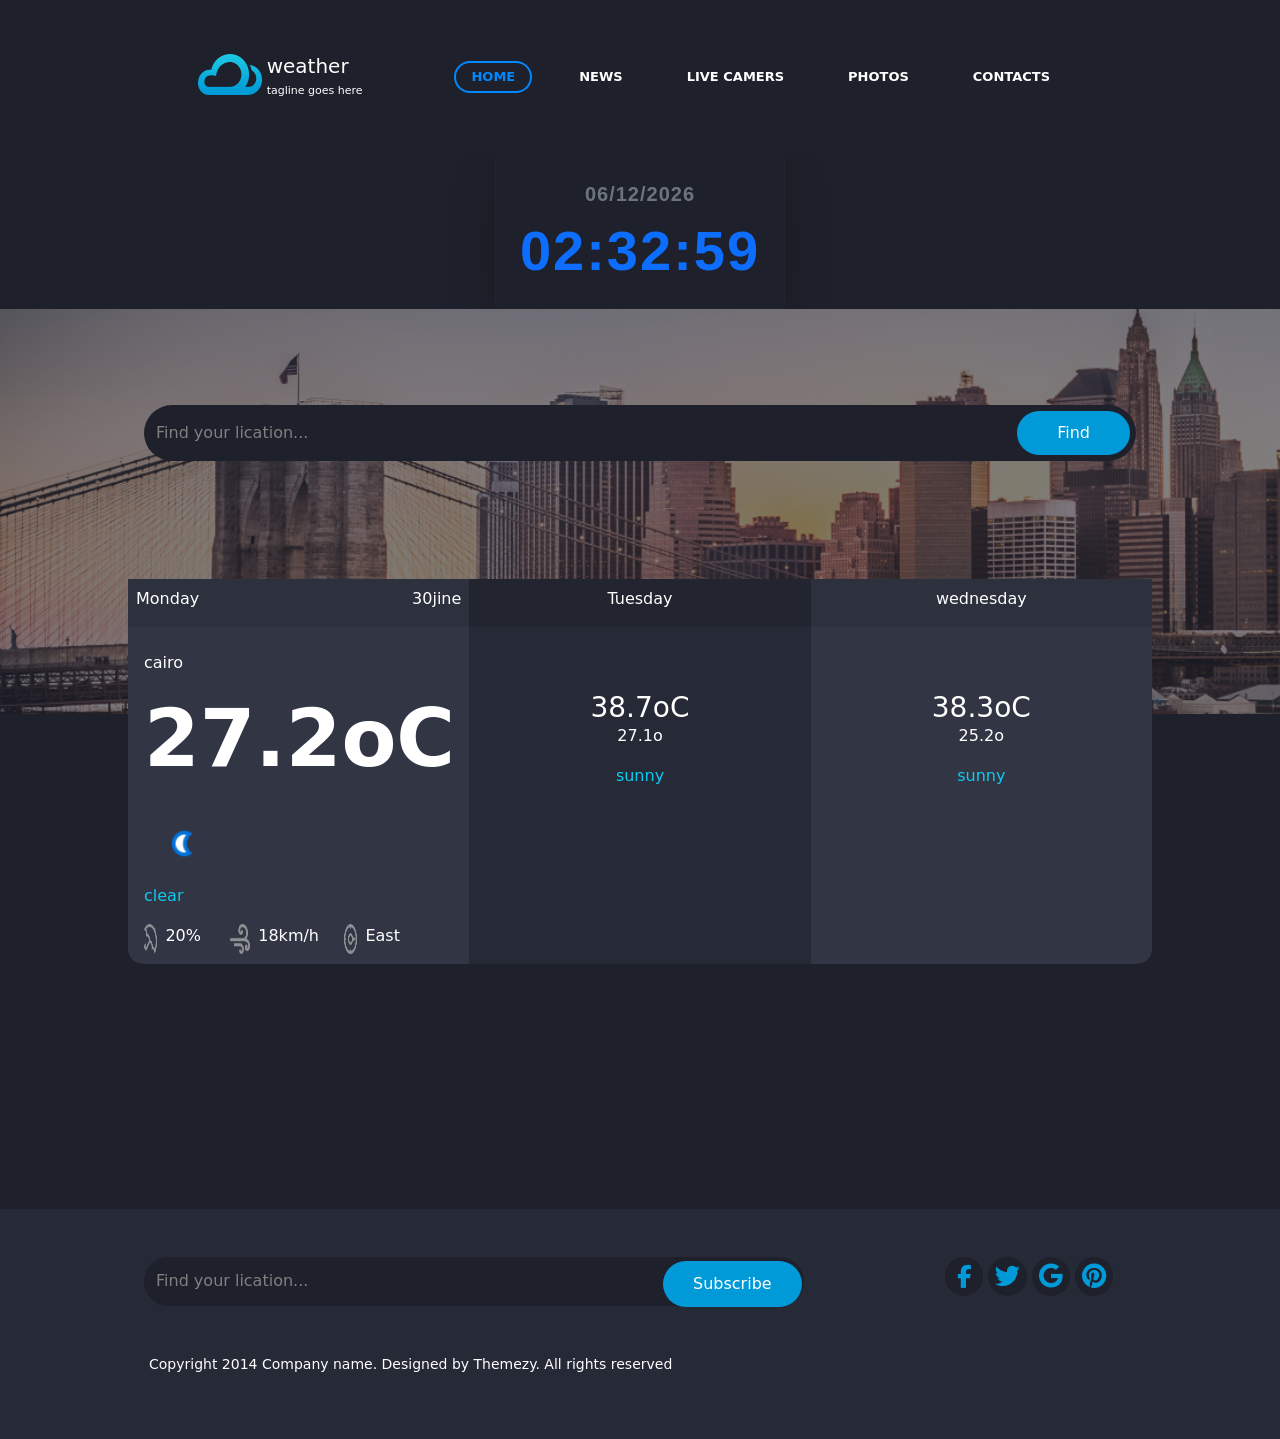
==== index.html @ 6c04b7cd "first commit" ====
<!DOCTYPE html>
<html lang="en">

<head>
  <meta charset="UTF-8">
  <meta name="viewport" content="width=device-width, initial-scale=1.0">
  <title>weather</title>
  <link rel="stylesheet" href="./css/all.min.css">
  <link rel="preconnect" href="https://fonts.googleapis.com">
  <link rel="preconnect" href="https://fonts.gstatic.com" crossorigin>
  <link rel="stylesheet" href="./css/bootstrap.min.css">
  <link rel="stylesheet" href="./css/main.css">
<link rel="icon" href="./weather.ico" />
</head>

<body>

  <!-- navbar -->


  <nav class="navbar navbar-expand-lg  fw-semibold bg-dark pt-2 pb-2 mynav  start-0 end-0 z-1">
    <div class="container px-5 py-4">

      <div class="logo d-flex flex-wrap justify-content-start pt-3   ">
        <a class="navbar-brand   fs-3 logo d-flex flex-wrap justify-content-start  " href="#"><img class=""
            src="./images/logo@2x.png" alt=""></a>
            
        <div class="content text-white ">
          <h6 class=" h5">weather</h6>
          <p class=" lead ">tagline goes here</p>
        </div>
      </div>
               <button class="navbar-toggler " type="button" data-bs-toggle="collapse" data-bs-target="#navbarSupportedContent"
        aria-controls="navbarSupportedContent" aria-expanded="false" aria-label="Toggle navigation">
        <span class="navbar-toggler-icon "></span>
         </button>

      <div class="collapse navbar-collapse " id="navbarSupportedContent">

        <ul class="navbar-nav ms-auto mb-2 mb-lg-0 text-uppercase ">

          <li class="nav-item active ">
            <a class="nav-link active " href="">home</a>
          </li>
          <li class="nav-item ">
            <a class="nav-link " href="">News</a>
          </li>
          <li class="nav-item ">
            <a class="nav-link " href="">Live camers</a>
          </li>
          <li class="nav-item ">
            <a class="nav-link " href="">Photos</a>
          </li>
          <li class="nav-item ">
            <a class="nav-link " href="./contact.html">contacts</a>
          </li>

        </ul>

      </div>
    </div>
  </nav>

  <!-- clock section -->

<div id="clock-container" class="d-flex justify-content-center align-items-center text-center ">
  <div class="clock-box border border-dark rounded p-4 bg-white shadow-lg">
    <div id="date" class="date fs-5 fw-semibold text-secondary mb-2"></div>
    <div id="clock" class="time display-4 fw-bold text-primary"></div>
  </div>
</div>


  <!--home section -->
  <section class="home">
    <div class=" px-5 pt-5 backGround">
      <div class="px-5 mx-5 pt-5">
        <input type="search" class="form-control py-3  search" name="search" id="search" aria-describedby="helpId"
          placeholder="Find your lication..." />
        <button class=" btn-info find" id="find">Find</button>
      </div>

    </div>
    <div class="content text-white row g-0">
      <div class="col-md-4">
        <div class="info ">
          <div class="day d-flex flex-wrap justify-content-between  pt-2  title ">
            <p id="today" class="ps-2">Monday</p>
            <p class="pe-2">30jine</p>
          </div>
          <div class="ps-3">
            <p class="pt-4">cairo</p>
            <h6 id="deg" class="display-1 fw-bold">27.2oC</h6>
            <img class="pt-2 w-25" id="image" src="./images/113.png" alt="">
            <p class="text-info">clear</p>
            <div class="d-flex flex-wrap justify-content-start">
              <div class="d-flex flex-wrap justify-content-start">
                <img class="w-25 h-75 pe-2 " src="./images/icon-umberella@2x.png" alt="">
                <p>20%</p>
              </div>
              <div class="d-flex flex-wrap justify-content-start">
                <img class="w-25 h-75 pe-2 " src="./images/icon-wind@2x.png" alt="">
                <p>18km/h</p>
              </div>
              <div class="d-flex flex-wrap justify-content-start">
                <img class="w-25 h-75 pe-2 " src="./images/icon-compass@2x.png" alt="">
                <p>East</p>
              </div>
            </div>
          </div>
        </div>
      </div>
      <div class="col-md-4">
        <div class="info middle">
          <div class="text-center  pt-2 title">
            <p id="second" class="pb-3">Tuesday</p>
          </div>
          <div class="text-center">
            <img id="secondImage" class="py-4 " src="" alt="">
            <p class="py-0 my-0 h3">38.7oC</p>
            <p id="secondTemp" class="py-0 my-0">27.1o</p>
            <p class="pt-3 text-info">sunny</p>
          </div>
        </div>
      </div>
      <div class="col-md-4">
        <div class="info">
          <div class="text-center px-2 pt-2 title">
            <p id="third" class="pb-3">wednesday</p>
          </div>
          <div class="text-center">
            <img id="thirdImage" class="py-4" src="" alt="">
            <p class="py-0 my-0 h3">38.3oC</p>
            <p id="thirdTemp" class="py-0 my-0">25.2o</p>
            <p class="pt-3 text-info">sunny</p>
          </div>
        </div>
      </div>
    </div>

  </section>

  <section class="subscribe px-5 py-5">
    <div class="container mx-5 px-5">
      <div class="row">
      <div class="col-md-9">
        <div>
          <input type="search" class="form-control py-3  search" name="search" id="search" aria-describedby="helpId"
            placeholder="Find your lication..." />
          <button class=" btn-info find">Subscribe</button>
        </div>

      </div>
      <div class="col-md-3">
        <i class="fa-brands fa-facebook-f  facebook"></i>
        <i class="fa-brands fa-twitter"></i>
        <i class="fa-brands fa-google"></i>
        <i class="fa-brands fa-pinterest"></i>
      </div>
    </div>
    <div>
      <p class="text-white pt-5">Copyright 2014 Company name. Designed by Themezy. All rights reserved</p>
    </div>
    </div>
  </section>




  <script src="./js/bootstrap.bundle.min.js"></script>
  <script src="./js/main.js"></script>
</body>

</html>
---- css/main.css ----
li {
    color: inherit;
}

a {
    color: initial;
}

.navbar {
    padding: 30px 150px !important;
    background-color: rgb(30, 32, 43) !important;
}


.logo {
    margin: 0;
    padding: 0 !important;
    cursor: pointer;
}

.logo a {
    width: 30%;
    padding-right: 5px !important;
}

.logo a img {
    width: 100%;
    height: 90%;
}

.logo div p {
    padding: 0 !important;
    margin: 0 !important;
    font-size: 11px;
}

.logo div h6 {
    padding: 0 0 5px 0 !important;
    margin: 0 !important;

}

li {
    margin-inline: 15px !important;

}

li a {
    border: 2px solid transparent !important;

    color: white !important;
    border-radius: 20px !important;

    padding: 4px 15px !important;
    font-size: 13px !important;
}

.navbar-collapse li a:hover,
a.active {
    border: 2px solid rgb(0, 136, 255) !important;
    color: rgb(0, 136, 255) !important;

}

section.home {
    background-color: rgb(30, 32, 43);
    min-height: 100vh;
    position: relative;
}


div.backGround {
    background-image: url(../images/banner.png);
    background-size: cover;
    min-height: 45vh;
    position: relative;

}

section.home input.search {
    background-color: rgb(30, 32, 43);
    border: 0;
    border-radius: 30px;
    color: gray;
    box-shadow: none;
}

section.home button.find {
    padding: 10px 40px;
    border: 0;
    border-radius: 30px;
    position: absolute;
    top: 102px;
    right: 150px;
    background-color: rgb(0, 154, 216);
    color: white;
}

section.home .content {
    width: 80%;
    margin-inline: auto;
    border-radius: 15px;
    background-color: rgb(50, 53, 68);
    position: absolute;
    top: 30%;
    left: 10%;

}

section.home .content .info .title {
    background-color: rgb(45, 48, 61);
    width: 100%;


    /* border-top-left-radius: 15px;
    border-top-right-radius: 15px; */
}

section.home .content .middle {
    background-color: rgb(38, 41, 54);
    height: 100%;
}

section.home .content .middle .title {
    background-color: rgb(34, 37, 48);
}


section.subscribe {
    background-color: rgb(38, 41, 54);
}

section.subscribe .row {
    position: relative;
}

section.subscribe input {
    background-color: rgb(30, 32, 43);
    border: 0;
    border-radius: 30px;
    color: gray;
    box-shadow: none;
    width: 85%;
    padding-block: 1.6% !important;
}

section.subscribe button {
    padding: 11px 30px;
    border: 0;
    border-radius: 30px;
    position: absolute;
    top: 8%;
    right: 37.3%;
    background-color: rgb(0, 154, 216);
    color: white;
}
@media screen and (max-width: 768px){
    section.home {
        height: 200vh;
    }
    section.subscribe button
    {
        padding: 5px 15px;
        top: 3%;
        right: 17.8%;
    }

}

section.subscribe i {
    font-size: 25px;
    background-color: rgb(30, 32, 43);
    padding: 7px;
    border-radius: 25px;
    color: rgb(0, 154, 216);
    cursor: pointer;
    transition: 0.5s;
}

section.subscribe i.facebook {
    font-size: 23px;
    padding: 8px 12px;
}

section.subscribe i:hover {
    color: white;
    background-color: rgb(0, 154, 216);
}

section.subscribe p {
    font-size: 14px;
    padding-left: 5px;
}

section.contact {
    background-color: rgb(30, 32, 43);
    overflow: hidden;
}
section.contact p.description
{
    color: rgba(245, 245, 245, 0.679) !important;
    font-size: 15px;
}

section.contact input {
    background-color: transparent;
    padding-block: 15px;
    border: 2px gray solid;
    border-radius: 30px;
    box-shadow: none !important;

}

section.contact textarea {
    background-color: transparent;
    border: 2px gray solid;
    border-radius: 25px;
    padding-bottom: 70PX;
    box-shadow: none !important;
}

input::placeholder,
textarea::placeholder {
    color: gray !important;
}

section.contact input:hover,
section.contact input:focus {
    border-color: aqua;
    background-color: transparent;
}
section.contact textarea:hover,
section.contact textarea:focus {
    border-color: aqua;
    background-color: transparent;
}

section.contact button {
    border-radius: 25PX;
    padding: 5PX 15PX;
}

section.contact .title
{
    background-color: rgb(38, 41, 54);
    padding-block: 5px;
    border-radius: 30px;
    width: 90%;
    margin-inline: auto !important;
}
section.contact .map
{
    height: 220px;
}
section.contact .details
{
    background-color: rgb(38, 41, 54);
    height: 100% !important;
    border-radius: 20px;
}

 .clock-box {
  max-width: 320px;
  font-family: Arial, sans-serif;
  transition: transform 0.3s ease;
}

.clock-box:hover {
  transform: scale(1.05);
}

.clock-box .date {
  letter-spacing: 1px;
}

.clock-box .time {
  letter-spacing: 2px;
}
.clock-box {
  background-color:transparent !important; 
  box-shadow: 0 8px 16px rgba(0, 0, 0, 0.9);
}
#clock-container {
    background-color: rgb(30, 32, 43);

}
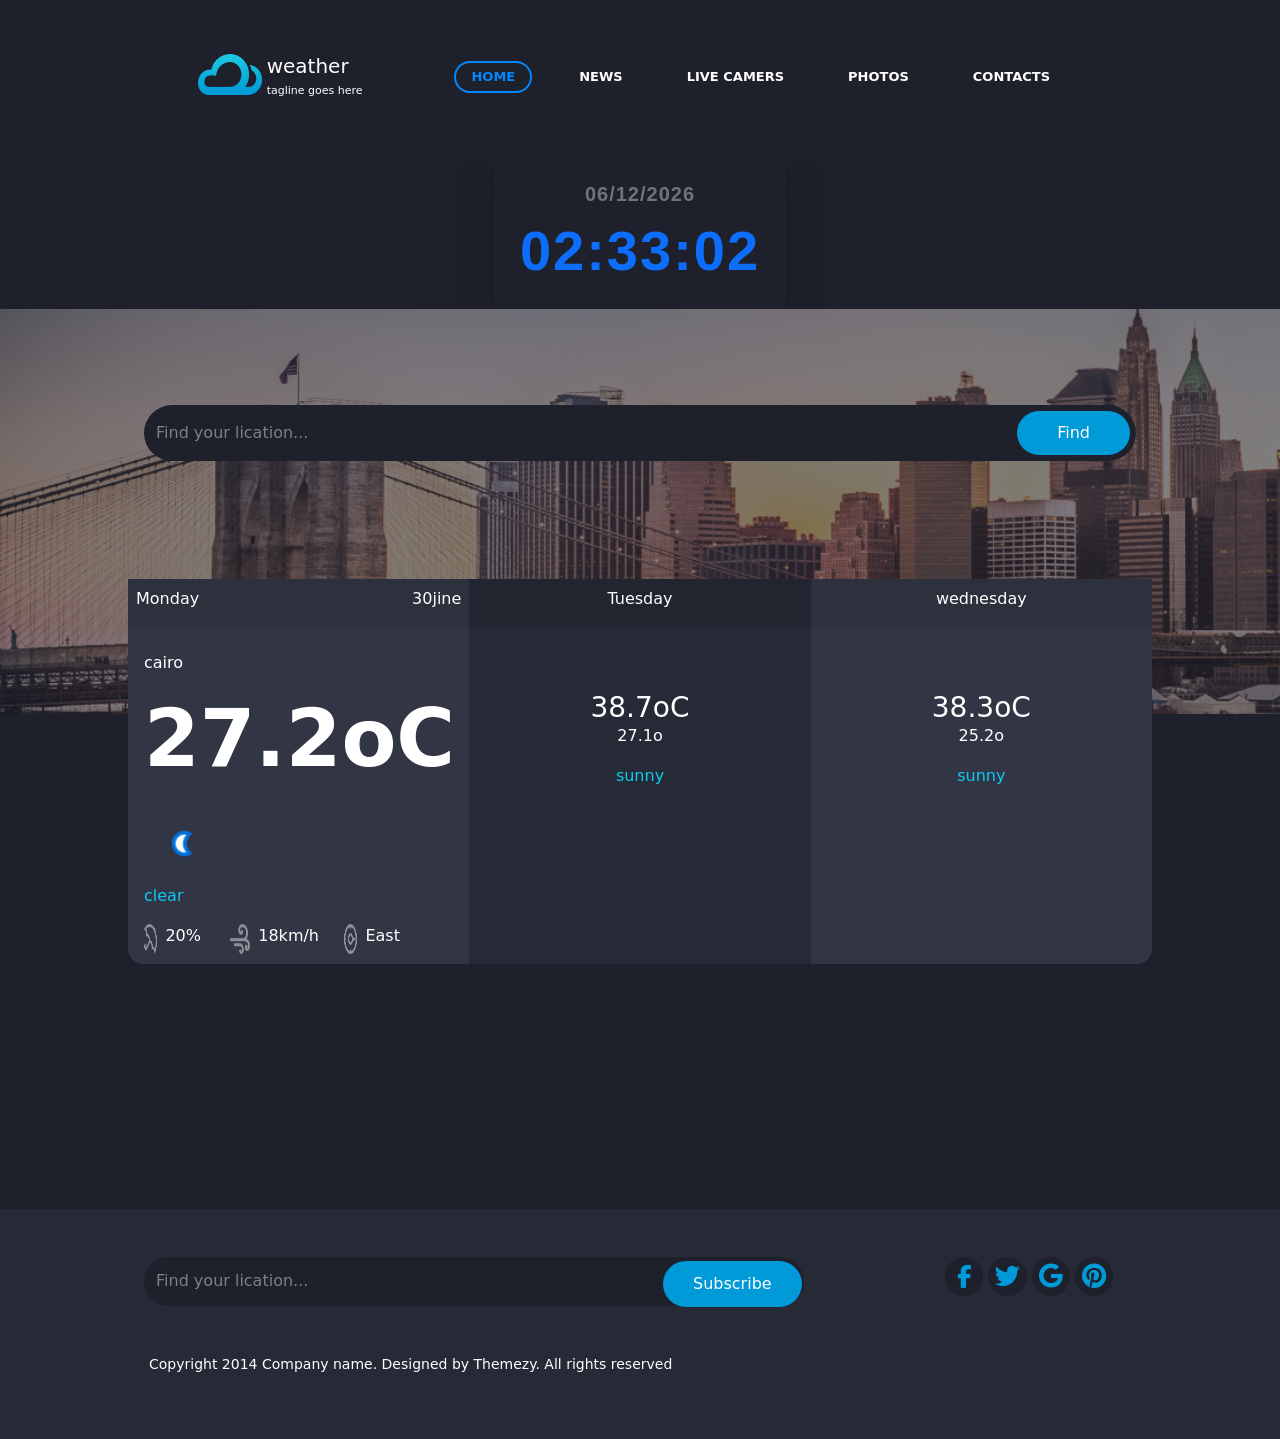
==== commit 2529a711: "handle response" ====
--- a/index.html
+++ b/index.html
@@ -19,7 +19,7 @@
 
 
   <nav class="navbar navbar-expand-lg  fw-semibold bg-dark pt-2 pb-2 mynav  start-0 end-0 z-1">
-    <div class="container px-5 py-4">
+    <div class="container px-5 py-4 cover-container">
 
       <div class="logo d-flex flex-wrap justify-content-start pt-3   ">
         <a class="navbar-brand   fs-3 logo d-flex flex-wrap justify-content-start  " href="#"><img class=""
@@ -74,7 +74,7 @@
   <!--home section -->
   <section class="home">
     <div class=" px-5 pt-5 backGround">
-      <div class="px-5 mx-5 pt-5">
+      <div class="px-5 mx-5 pt-5 cover">
         <input type="search" class="form-control py-3  search" name="search" id="search" aria-describedby="helpId"
           placeholder="Find your lication..." />
         <button class=" btn-info find" id="find">Find</button>
--- a/css/main.css
+++ b/css/main.css
@@ -59,6 +59,18 @@
 a.active {
     border: 2px solid rgb(0, 136, 255) !important;
     color: rgb(0, 136, 255) !important;
+
+}
+
+@media screen and (max-width: 575.98px){
+.cover-container{
+    text-align: center;
+    width: 80%;
+    margin-left: -70px;
+}
+.logo{
+    margin-bottom: 10px;
+}
 
 }
 
@@ -85,6 +97,7 @@
     box-shadow: none;
 }
 
+
 section.home button.find {
     padding: 10px 40px;
     border: 0;
@@ -94,6 +107,17 @@
     right: 150px;
     background-color: rgb(0, 154, 216);
     color: white;
+}
+@media screen and (max-width: 575.98px) {
+    section.home button.find{
+    position: relative;
+     top: 5px;
+    right: 0px;
+    }
+    div.backGround{
+        position: absolute;        
+    }
+    
 }
 
 section.home .content {
@@ -112,8 +136,6 @@
     width: 100%;
 
 
-    /* border-top-left-radius: 15px;
-    border-top-right-radius: 15px; */
 }
 
 section.home .content .middle {
@@ -165,6 +187,18 @@
         right: 17.8%;
     }
 
+}
+@media screen and (max-width: 575.98px) {
+    
+    section.subscribe button{
+        position: relative;
+        margin-block: 5px;
+        margin-left: 18px;
+    }
+    section.subscribe input{
+        padding-block: 10px !important;
+        width: 100%;
+    }
 }
 
 section.subscribe i {
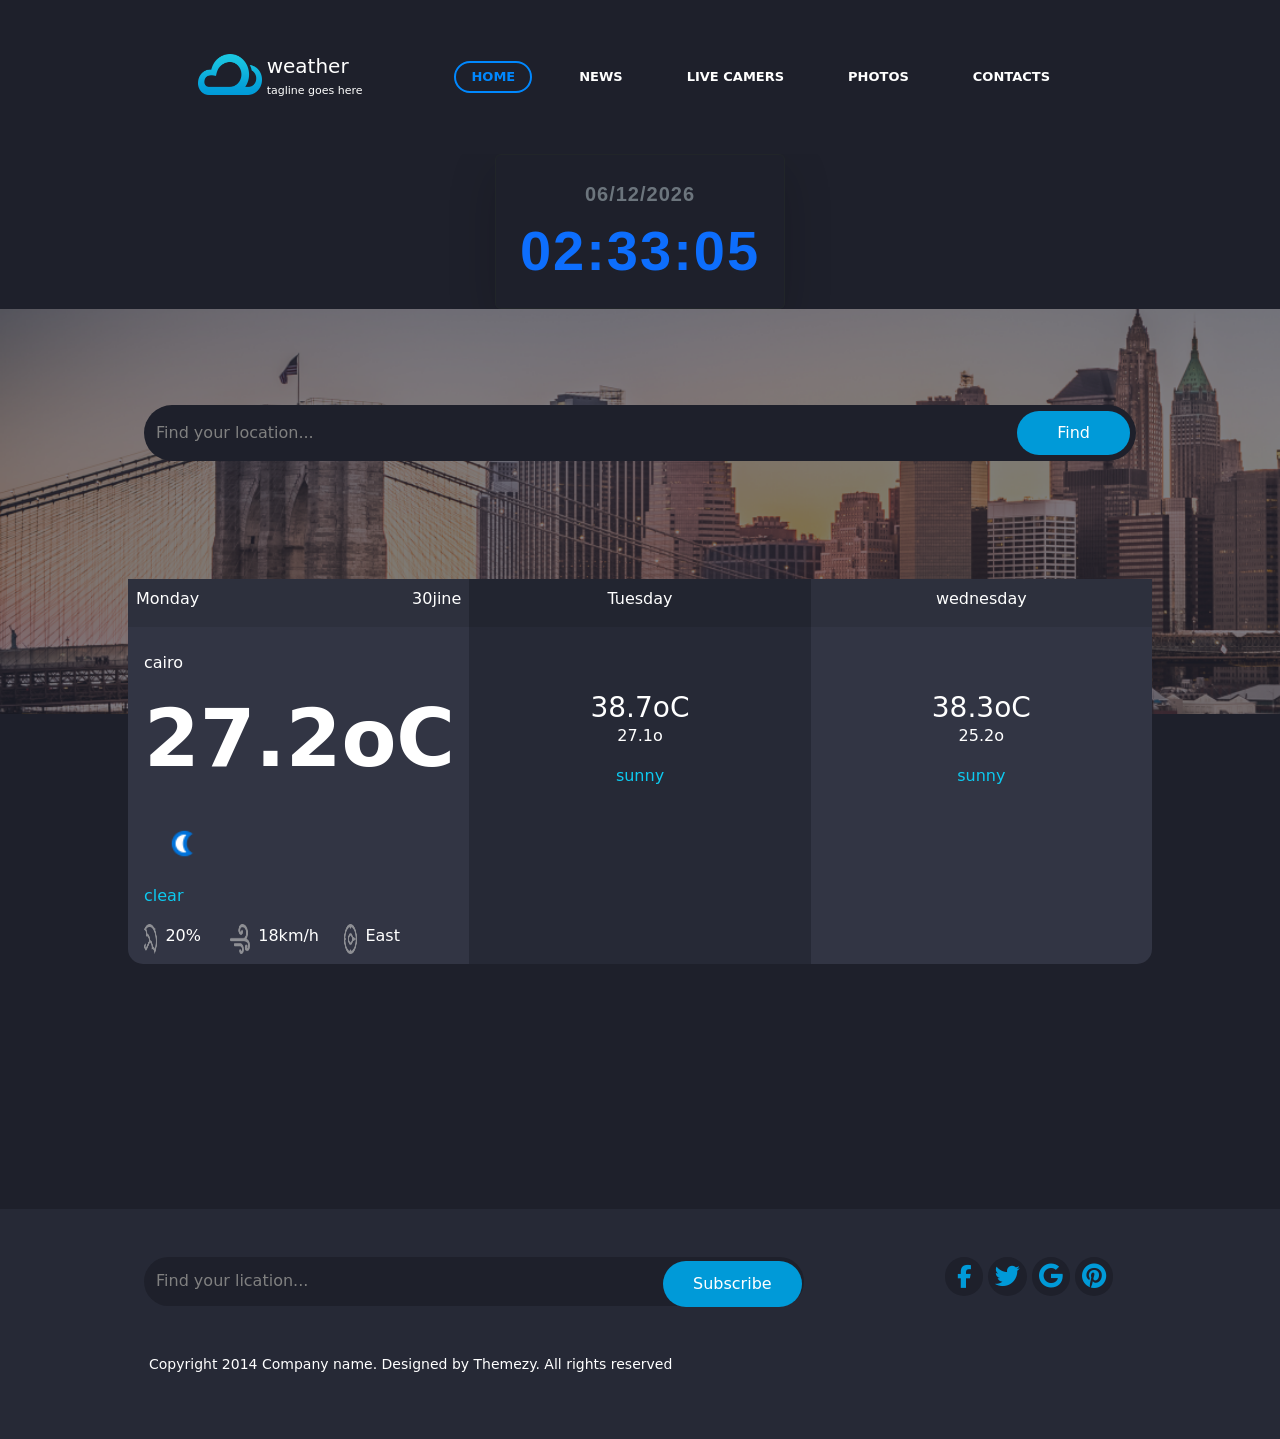
==== commit e5d55384: "addjust place holder" ====
--- a/index.html
+++ b/index.html
@@ -76,7 +76,7 @@
     <div class=" px-5 pt-5 backGround">
       <div class="px-5 mx-5 pt-5 cover">
         <input type="search" class="form-control py-3  search" name="search" id="search" aria-describedby="helpId"
-          placeholder="Find your lication..." />
+          placeholder="Find your location..." />
         <button class=" btn-info find" id="find">Find</button>
       </div>
 
